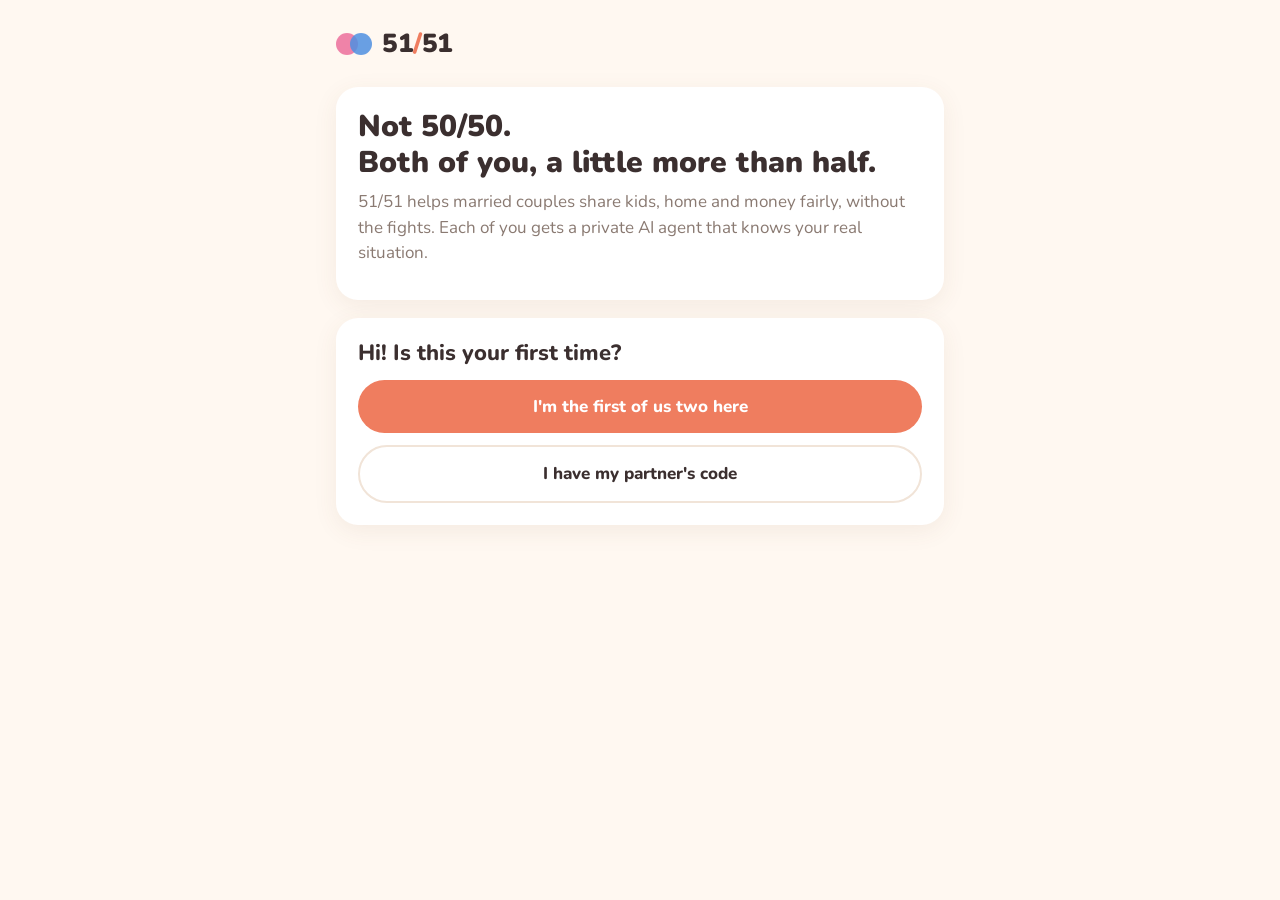
==== static/index.html @ 36be1e3b "Onboard two partners with a private profile and a partner code Co-Authored-By: Claude Opus 5.5 <nore" ====
<!doctype html>
<html lang="en">
<head>
  <meta charset="utf-8">
  <meta name="viewport" content="width=device-width, initial-scale=1">
  <title>51/51</title>
  <link rel="preconnect" href="https://fonts.googleapis.com">
  <link href="https://fonts.googleapis.com/css2?family=Nunito:ital,wght@0,400;0,600;0,800;0,900;1,400&display=swap" rel="stylesheet">
  <link rel="stylesheet" href="/static/style.css">
</head>
<body>
<main>
  <div class="brand">
    <div class="dots"><i></i><i></i></div>
    <div class="logo">51<span>/</span>51</div>
  </div>

  <div class="card">
    <h1>Not 50/50.<br>Both of you, a little more than half.</h1>
    <p class="muted">51/51 helps married couples share kids, home and money fairly, without the fights. Each of you gets a private AI agent that knows your real situation.</p>
  </div>

  <div class="card" id="choose">
    <h2>Hi! Is this your first time?</h2>
    <div class="stack" style="margin-top:14px">
      <a class="btn" href="/onboarding?mode=first">I'm the first of us two here</a>
      <button class="secondary" id="have-code">I have my partner's code</button>
    </div>
  </div>

  <div class="card hidden" id="code-card">
    <h2>Enter your partner's code</h2>
    <p class="muted">Your partner sees it after answering their questions. It looks like <b>MOON-42</b>.</p>
    <form id="code-form">
      <input id="code" autocomplete="off" placeholder="MOON-42" required>
      <div class="row" style="margin-top:14px">
        <button type="submit">Continue</button>
        <button type="button" class="secondary" id="back">Back</button>
      </div>
      <p class="error hidden" id="code-error"></p>
    </form>
  </div>
</main>
<script src="/static/app.js"></script>
<script>
  if (getKey()) location.href = "/home";

  const choose = document.getElementById("choose");
  const codeCard = document.getElementById("code-card");
  const errorBox = document.getElementById("code-error");

  document.getElementById("have-code").onclick = () => {
    choose.classList.add("hidden");
    codeCard.classList.remove("hidden");
    document.getElementById("code").focus();
  };
  document.getElementById("back").onclick = () => {
    codeCard.classList.add("hidden");
    choose.classList.remove("hidden");
  };
  document.getElementById("code-form").onsubmit = async (e) => {
    e.preventDefault();
    errorBox.classList.add("hidden");
    const code = document.getElementById("code").value.trim().toUpperCase();
    try {
      await api("/api/couples/" + encodeURIComponent(code));
      location.href = "/onboarding?mode=join&code=" + encodeURIComponent(code);
    } catch (err) {
      errorBox.textContent = err.message;
      errorBox.classList.remove("hidden");
    }
  };
</script>
</body>
</html>
---- static/style.css ----
/* 51/51 — warm, playful, never technical */
:root {
  --bg: #fff8f1;
  --card: #ffffff;
  --ink: #3b2f2f;
  --soft: #8a7a72;
  --line: #f1e4d8;
  --accent: #ef7d5f;
  --accent-soft: #fde8df;
  --calm: #7c8cd9;
  --pink: #ec6f9b;   --pink-soft: #fde4ee;
  --blue: #4f8fe0;   --blue-soft: #e2eefc;
  --orange: #f0953a; --orange-soft: #fdedda;
  --green: #4fb383;  --green-soft: #def4e8;
  --radius: 22px;
  --shadow: 0 6px 24px rgba(120, 80, 50, 0.08);
}
* { box-sizing: border-box; }
body {
  margin: 0;
  font-family: "Nunito", system-ui, sans-serif;
  background: var(--bg);
  color: var(--ink);
  font-size: 17px;
  line-height: 1.5;
}
main { max-width: 640px; margin: 0 auto; padding: 24px 16px 64px; }
h1, h2, h3 { line-height: 1.2; margin: 0 0 8px; }
h1 { font-size: 30px; font-weight: 900; }
h2 { font-size: 22px; font-weight: 800; }
h3 { font-size: 18px; font-weight: 800; }
p { margin: 0 0 12px; }
.muted { color: var(--soft); }
.small { font-size: 14px; }

/* brand */
.brand { display: flex; align-items: center; gap: 10px; margin-bottom: 24px; }
.brand .logo { font-weight: 900; font-size: 26px; letter-spacing: -0.5px; }
.brand .logo span { color: var(--accent); }
.brand .dots { display: flex; }
.brand .dots i { width: 22px; height: 22px; border-radius: 50%; display: block; opacity: 0.85; }
.brand .dots i:first-child { background: var(--pink); }
.brand .dots i:last-child { background: var(--blue); margin-left: -8px; }
.tagline { color: var(--soft); font-style: italic; }

/* cards */
.card {
  background: var(--card);
  border-radius: var(--radius);
  box-shadow: var(--shadow);
  padding: 22px;
  margin-bottom: 18px;
}
.card.soft { background: var(--accent-soft); box-shadow: none; }

/* buttons */
button, .btn {
  font: inherit;
  font-weight: 800;
  border: 0;
  border-radius: 999px;
  padding: 14px 22px;
  cursor: pointer;
  background: var(--accent);
  color: #fff;
  text-decoration: none;
  display: inline-block;
  text-align: center;
}
button.secondary, .btn.secondary { background: var(--card); color: var(--ink); border: 2px solid var(--line); }
button.calm { background: var(--calm); }
button:disabled { opacity: 0.5; cursor: default; }
.stack { display: flex; flex-direction: column; gap: 12px; }
.row { display: flex; gap: 10px; flex-wrap: wrap; align-items: center; }

/* forms */
label { display: block; font-weight: 800; margin: 14px 0 6px; }
.hint { font-weight: 400; color: var(--soft); font-size: 14px; }
input, textarea, select {
  font: inherit;
  width: 100%;
  padding: 12px 14px;
  border-radius: 14px;
  border: 2px solid var(--line);
  background: #fffdfb;
  color: var(--ink);
}
textarea { min-height: 84px; resize: vertical; }
input:focus, textarea:focus, select:focus { outline: none; border-color: var(--accent); }

.colours { display: flex; gap: 12px; margin-top: 6px; }
.colours button {
  width: 48px; height: 48px; padding: 0; border-radius: 50%;
  border: 4px solid transparent;
}
.colours button.picked { border-color: var(--ink); }
.colours button[disabled] { opacity: 0.2; }
.c-pink { background: var(--pink) !important; }
.c-blue { background: var(--blue) !important; }
.c-orange { background: var(--orange) !important; }
.c-green { background: var(--green) !important; }

.private-note {
  display: flex; gap: 10px; align-items: flex-start;
  background: #f3f0ff; color: #4b3f8f; border-radius: 16px;
  padding: 12px 14px; font-size: 15px; margin-bottom: 8px;
}

.steps { display: flex; gap: 6px; margin-bottom: 16px; }
.steps i { flex: 1; height: 6px; border-radius: 6px; background: var(--line); }
.steps i.on { background: var(--accent); }

.code-box {
  font-size: 34px; font-weight: 900; letter-spacing: 2px;
  background: var(--accent-soft); color: var(--accent);
  border-radius: 18px; padding: 16px; text-align: center; margin: 12px 0;
}
.error { color: #c0392b; font-weight: 700; margin-top: 10px; }
.hidden { display: none !important; }

/* partner chips */
.who { display: inline-flex; align-items: center; gap: 8px; font-weight: 800; }
.who i { width: 14px; height: 14px; border-radius: 50%; display: inline-block; }

/* empty states */
.empty { text-align: center; padding: 18px 8px; color: var(--soft); }
.empty .big { font-size: 34px; display: block; margin-bottom: 6px; }

.topbar { display: flex; justify-content: space-between; align-items: center; margin-bottom: 18px; gap: 10px; }
.linkish { background: none; color: var(--soft); padding: 6px; font-weight: 600; font-size: 14px; text-decoration: underline; }
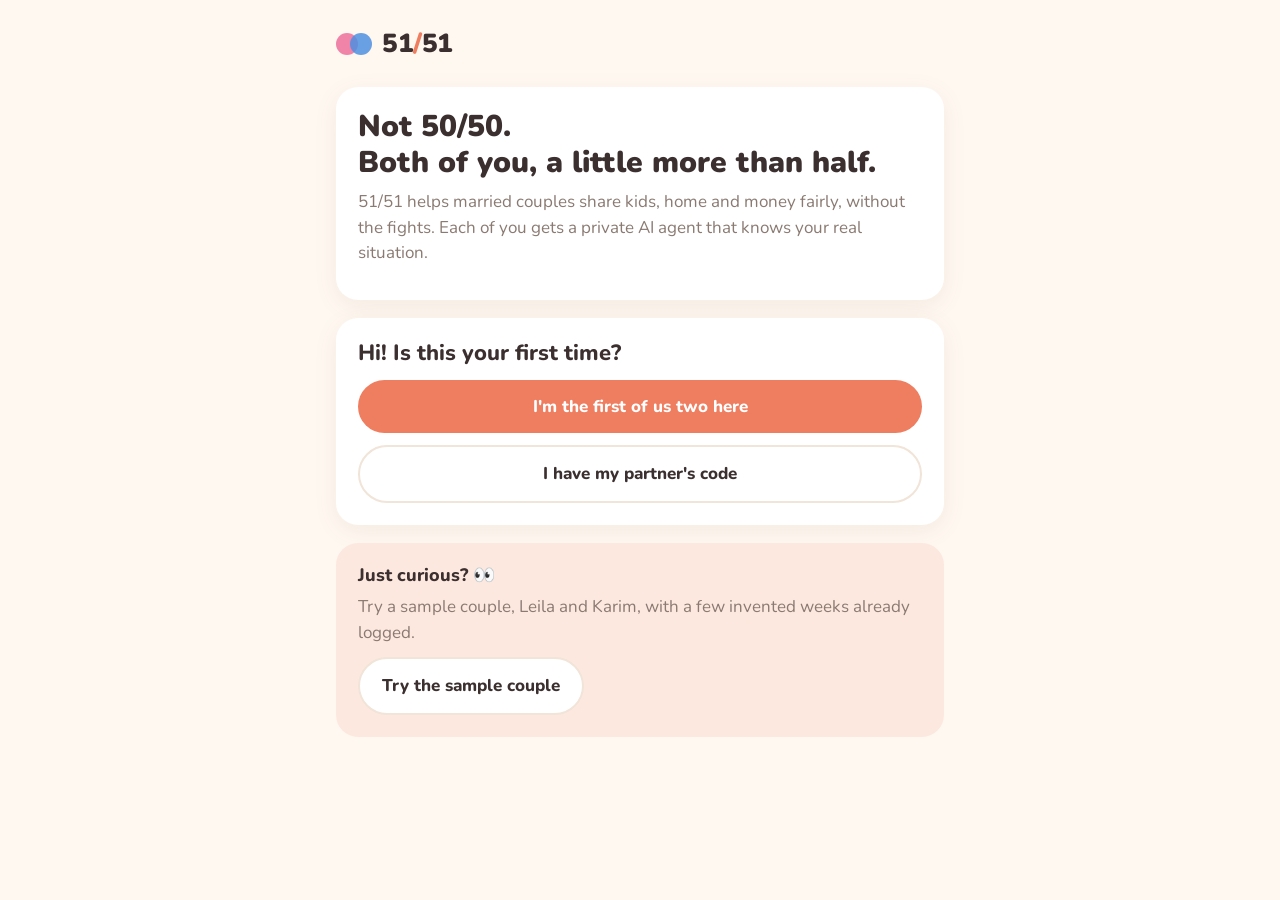
==== commit 1d13ebbe: "Private agents describe the week in words, never numbers Co-Authored-By: Claude Opus 5.5 <noreply@an" ====
--- a/static/index.html
+++ b/static/index.html
@@ -25,6 +25,16 @@
     <div class="stack" style="margin-top:14px">
       <a class="btn" href="/onboarding?mode=first">I'm the first of us two here</a>
       <button class="secondary" id="have-code">I have my partner's code</button>
+    </div>
+  </div>
+
+  <div class="card soft" id="demo-card">
+    <h3>Just curious? 👀</h3>
+    <p class="muted">Try a sample couple, Leila and Karim, with a few invented weeks already logged.</p>
+    <button class="secondary" id="demo">Try the sample couple</button>
+    <div id="demo-links" class="hidden" style="margin-top:12px">
+      <p>Open each partner in a <b>different</b> browser window (one normal, one private):</p>
+      <div class="stack" id="demo-list"></div>
     </div>
   </div>
 
@@ -58,6 +68,24 @@
     codeCard.classList.add("hidden");
     choose.classList.remove("hidden");
   };
+  document.getElementById("demo").onclick = async () => {
+    const btn = document.getElementById("demo");
+    btn.disabled = true;
+    try {
+      const d = await api("/api/demo", { method: "POST" });
+      const list = document.getElementById("demo-list");
+      for (const p of d.partners) {
+        const url = location.origin + p.link;
+        list.append(el("div", { class: "row" },
+          el("a", { class: "btn c-" + p.colour, href: p.link }, "Open as " + p.name),
+          el("button", { class: "secondary small", type: "button",
+            onclick: () => { navigator.clipboard && navigator.clipboard.writeText(url); } }, "Copy link")));
+      }
+      document.getElementById("demo-links").classList.remove("hidden");
+      btn.classList.add("hidden");
+    } catch (ex) { alert(ex.message); btn.disabled = false; }
+  };
+
   document.getElementById("code-form").onsubmit = async (e) => {
     e.preventDefault();
     errorBox.classList.add("hidden");
--- a/static/style.css
+++ b/static/style.css
@@ -128,3 +128,55 @@
 
 .topbar { display: flex; justify-content: space-between; align-items: center; margin-bottom: 18px; gap: 10px; }
 .linkish { background: none; color: var(--soft); padding: 6px; font-weight: 600; font-size: 14px; text-decoration: underline; }
+
+/* Today list */
+.entry {
+  display: flex; gap: 12px; align-items: flex-start;
+  padding: 12px 14px; border-radius: 16px; margin-bottom: 10px;
+  border-left: 6px solid var(--line); background: #fffdfb;
+}
+.entry.c-pink-soft { background: var(--pink-soft); border-left-color: var(--pink); }
+.entry.c-blue-soft { background: var(--blue-soft); border-left-color: var(--blue); }
+.entry.c-orange-soft { background: var(--orange-soft); border-left-color: var(--orange); }
+.entry.c-green-soft { background: var(--green-soft); border-left-color: var(--green); }
+.entry .icon { font-size: 24px; line-height: 1.2; }
+.entry .body { flex: 1; }
+.entry .meta { font-size: 13px; color: var(--soft); }
+.tag { display: inline-block; font-size: 12px; font-weight: 800; padding: 2px 9px; border-radius: 999px; background: #fff; margin-left: 6px; }
+
+/* Add box */
+.add-row { display: flex; gap: 10px; }
+.add-row input { flex: 1; }
+.photo-btn { position: relative; overflow: hidden; }
+.photo-btn input { position: absolute; inset: 0; opacity: 0; cursor: pointer; }
+.toast { background: var(--ink); color: #fff; border-radius: 14px; padding: 10px 14px; margin-top: 10px; font-size: 15px; }
+.badge { display: inline-block; font-size: 12px; font-weight: 800; padding: 3px 10px; border-radius: 999px; background: #f3f0ff; color: #4b3f8f; }
+
+/* conflict button */
+.conflict-btn {
+  display: block; text-align: center; font-weight: 800; text-decoration: none;
+  background: var(--calm); color: #fff; border-radius: 999px; padding: 14px 20px;
+  margin-bottom: 18px; box-shadow: 0 6px 18px rgba(124, 140, 217, 0.35);
+}
+.sample-note { text-align: center; font-size: 13px; font-weight: 700; color: #4b3f8f; background: #f3f0ff; border-radius: 999px; padding: 6px 12px; margin-bottom: 14px; }
+
+/* weekly board */
+.week .headline { font-size: 20px; font-weight: 900; color: var(--accent); margin-bottom: 6px; }
+.area { display: flex; gap: 14px; align-items: flex-start; padding: 14px 0; border-bottom: 2px dashed var(--line); }
+.area:last-of-type { border-bottom: 0; }
+.area-icon { font-size: 30px; line-height: 1; width: 44px; height: 44px; border-radius: 14px; background: var(--accent-soft); display: flex; align-items: center; justify-content: center; flex-shrink: 0; }
+.area-label { font-size: 13px; font-weight: 800; text-transform: uppercase; letter-spacing: 1px; color: var(--soft); }
+.name-pink { color: var(--pink); } .name-blue { color: var(--blue); }
+.name-orange { color: var(--orange); } .name-green { color: var(--green); }
+.message { border-radius: 18px; padding: 16px; margin-top: 14px; font-size: 18px; font-weight: 700; line-height: 1.45; }
+.message.c-pink-soft { background: var(--pink-soft); } .message.c-blue-soft { background: var(--blue-soft); }
+.message.c-orange-soft { background: var(--orange-soft); } .message.c-green-soft { background: var(--green-soft); }
+.fact { border: 3px solid #f6c56b; }
+
+/* conflict page */
+.bubble { border-radius: 18px; padding: 14px 16px; margin-bottom: 10px; }
+.bubble.ask { margin-left: 24px; }
+.bubble.ai { background: #f3f0ff; margin-right: 24px; }
+.bubble .meta { font-size: 13px; color: var(--soft); margin-bottom: 4px; font-weight: 700; }
+.bubble.c-pink-soft { background: var(--pink-soft); } .bubble.c-blue-soft { background: var(--blue-soft); }
+.bubble.c-orange-soft { background: var(--orange-soft); } .bubble.c-green-soft { background: var(--green-soft); }
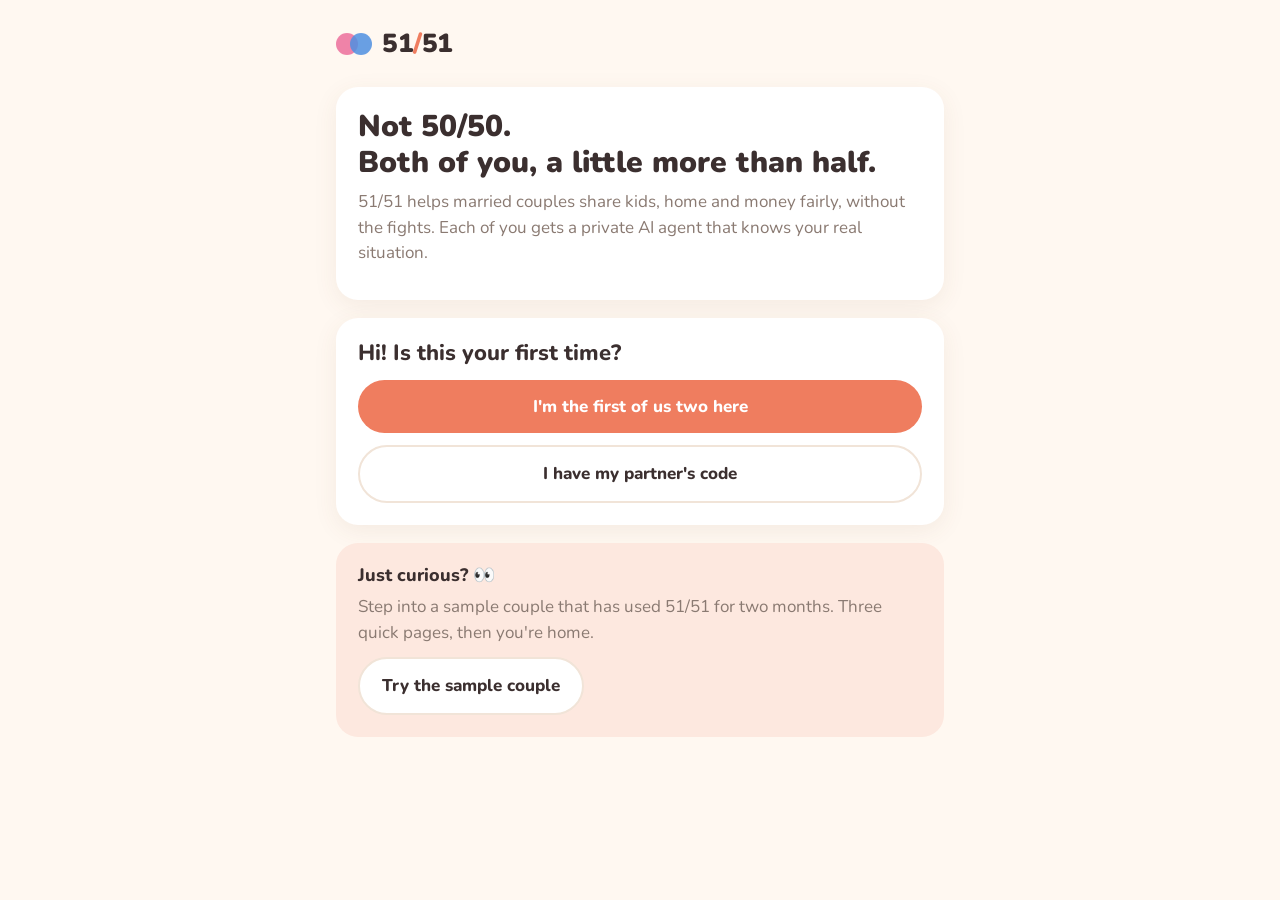
==== commit 4c6c5a83: "Sample couple: choose wife or husband, three quick pages, two months of history Co-Authored-By: Clau" ====
--- a/static/index.html
+++ b/static/index.html
@@ -30,12 +30,8 @@
 
   <div class="card soft" id="demo-card">
     <h3>Just curious? 👀</h3>
-    <p class="muted">Try a sample couple, Leila and Karim, with a few invented weeks already logged.</p>
-    <button class="secondary" id="demo">Try the sample couple</button>
-    <div id="demo-links" class="hidden" style="margin-top:12px">
-      <p>Open each partner in a <b>different</b> browser window (one normal, one private):</p>
-      <div class="stack" id="demo-list"></div>
-    </div>
+    <p class="muted">Step into a sample couple that has used 51/51 for two months. Three quick pages, then you're home.</p>
+    <a class="btn secondary" href="/sample">Try the sample couple</a>
   </div>
 
   <div class="card hidden" id="code-card">
@@ -68,24 +64,6 @@
     codeCard.classList.add("hidden");
     choose.classList.remove("hidden");
   };
-  document.getElementById("demo").onclick = async () => {
-    const btn = document.getElementById("demo");
-    btn.disabled = true;
-    try {
-      const d = await api("/api/demo", { method: "POST" });
-      const list = document.getElementById("demo-list");
-      for (const p of d.partners) {
-        const url = location.origin + p.link;
-        list.append(el("div", { class: "row" },
-          el("a", { class: "btn c-" + p.colour, href: p.link }, "Open as " + p.name),
-          el("button", { class: "secondary small", type: "button",
-            onclick: () => { navigator.clipboard && navigator.clipboard.writeText(url); } }, "Copy link")));
-      }
-      document.getElementById("demo-links").classList.remove("hidden");
-      btn.classList.add("hidden");
-    } catch (ex) { alert(ex.message); btn.disabled = false; }
-  };
-
   document.getElementById("code-form").onsubmit = async (e) => {
     e.preventDefault();
     errorBox.classList.add("hidden");
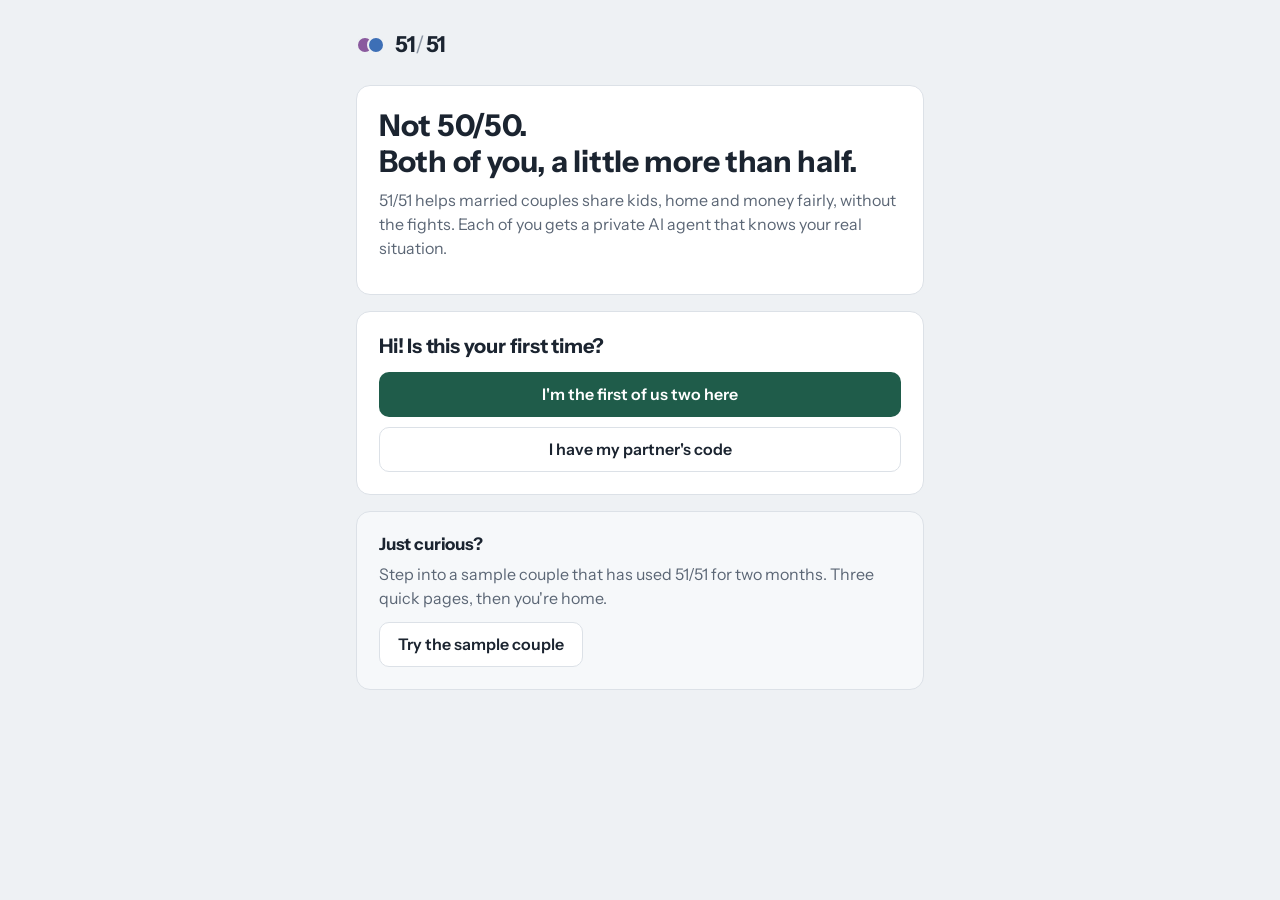
==== commit e8d3472f: "Calmer two-column design, notification bell, American sample couple Co-Authored-By: Claude Opus 5.5 " ====
--- a/static/index.html
+++ b/static/index.html
@@ -5,7 +5,7 @@
   <meta name="viewport" content="width=device-width, initial-scale=1">
   <title>51/51</title>
   <link rel="preconnect" href="https://fonts.googleapis.com">
-  <link href="https://fonts.googleapis.com/css2?family=Nunito:ital,wght@0,400;0,600;0,800;0,900;1,400&display=swap" rel="stylesheet">
+  <link href="https://fonts.googleapis.com/css2?family=Instrument+Sans:wght@400;500;600;700&family=Newsreader:ital,opsz,wght@0,6..72,400;0,6..72,500;1,6..72,400&display=swap" rel="stylesheet">
   <link rel="stylesheet" href="/static/style.css">
 </head>
 <body>
@@ -29,7 +29,7 @@
   </div>
 
   <div class="card soft" id="demo-card">
-    <h3>Just curious? 👀</h3>
+    <h3>Just curious?</h3>
     <p class="muted">Step into a sample couple that has used 51/51 for two months. Three quick pages, then you're home.</p>
     <a class="btn secondary" href="/sample">Try the sample couple</a>
   </div>
--- a/static/style.css
+++ b/static/style.css
@@ -1,182 +1,207 @@
-/* 51/51 — warm, playful, never technical */
+/* 51/51: calm, grown-up, domestic. One family for the interface (Instrument Sans),
+   one serif voice for what the agents say (Newsreader). */
 :root {
-  --bg: #fff8f1;
-  --card: #ffffff;
-  --ink: #3b2f2f;
-  --soft: #8a7a72;
-  --line: #f1e4d8;
-  --accent: #ef7d5f;
-  --accent-soft: #fde8df;
-  --calm: #7c8cd9;
-  --pink: #ec6f9b;   --pink-soft: #fde4ee;
-  --blue: #4f8fe0;   --blue-soft: #e2eefc;
-  --orange: #f0953a; --orange-soft: #fdedda;
-  --green: #4fb383;  --green-soft: #def4e8;
-  --radius: 22px;
-  --shadow: 0 6px 24px rgba(120, 80, 50, 0.08);
+  --bg: #eef1f4;          /* fog */
+  --surface: #ffffff;
+  --ink: #1b2430;         /* navy ink */
+  --soft: #5b6675;
+  --faint: #8a94a2;
+  --line: #dce1e7;
+  --wash: #f6f8fa;
+  --act: #1f5c4a;         /* evergreen: actions */
+  --act-hover: #174a3b;
+  --act-wash: #e4efea;
+  --calm: #33415c;        /* the "talk it out" button */
+  /* partner colours (keys kept for stored data) */
+  --pink: #8a5a9e;   --pink-soft: #f1eaf5;    /* plum */
+  --blue: #3d6fb6;   --blue-soft: #e7eef8;    /* harbor */
+  --orange: #b9802a; --orange-soft: #f7efe1;  /* amber */
+  --green: #4f8a68;  --green-soft: #e6f1ea;   /* sage */
+  --radius: 14px;
+  --sans: "Instrument Sans", system-ui, -apple-system, "Segoe UI", sans-serif;
+  --serif: "Newsreader", Georgia, "Times New Roman", serif;
 }
 * { box-sizing: border-box; }
-body {
-  margin: 0;
-  font-family: "Nunito", system-ui, sans-serif;
-  background: var(--bg);
-  color: var(--ink);
-  font-size: 17px;
-  line-height: 1.5;
-}
-main { max-width: 640px; margin: 0 auto; padding: 24px 16px 64px; }
-h1, h2, h3 { line-height: 1.2; margin: 0 0 8px; }
-h1 { font-size: 30px; font-weight: 900; }
-h2 { font-size: 22px; font-weight: 800; }
-h3 { font-size: 18px; font-weight: 800; }
+html { -webkit-text-size-adjust: 100%; }
+body { margin: 0; font-family: var(--sans); background: var(--bg); color: var(--ink); font-size: 16px; line-height: 1.5; }
+main { max-width: 600px; margin: 0 auto; padding: 28px 16px 64px; }
+main.wide { max-width: 1160px; }
+h1, h2, h3 { line-height: 1.2; margin: 0 0 8px; letter-spacing: -0.01em; }
+h1 { font-size: 30px; font-weight: 700; }
+h2 { font-size: 20px; font-weight: 700; }
+h3 { font-size: 17px; font-weight: 700; }
 p { margin: 0 0 12px; }
 .muted { color: var(--soft); }
 .small { font-size: 14px; }
+a { color: var(--act); }
+:focus-visible { outline: 3px solid #7fb3a2; outline-offset: 2px; }
+@media (prefers-reduced-motion: reduce) { * { animation: none !important; transition: none !important; } }
 
 /* brand */
 .brand { display: flex; align-items: center; gap: 10px; margin-bottom: 24px; }
-.brand .logo { font-weight: 900; font-size: 26px; letter-spacing: -0.5px; }
-.brand .logo span { color: var(--accent); }
+.brand .logo { font-weight: 700; font-size: 22px; letter-spacing: -0.02em; }
+.brand .logo span { color: var(--faint); font-weight: 400; margin: 0 1px; }
 .brand .dots { display: flex; }
-.brand .dots i { width: 22px; height: 22px; border-radius: 50%; display: block; opacity: 0.85; }
+.brand .dots i { width: 18px; height: 18px; border-radius: 50%; display: block; border: 2px solid var(--bg); }
 .brand .dots i:first-child { background: var(--pink); }
-.brand .dots i:last-child { background: var(--blue); margin-left: -8px; }
-.tagline { color: var(--soft); font-style: italic; }
-
-/* cards */
-.card {
-  background: var(--card);
-  border-radius: var(--radius);
-  box-shadow: var(--shadow);
-  padding: 22px;
-  margin-bottom: 18px;
-}
-.card.soft { background: var(--accent-soft); box-shadow: none; }
+.brand .dots i:last-child { background: var(--blue); margin-left: -7px; }
+
+/* surfaces */
+.card { background: var(--surface); border: 1px solid var(--line); border-radius: var(--radius); padding: 22px; margin-bottom: 16px; }
+.card.soft { background: var(--wash); }
 
 /* buttons */
 button, .btn {
-  font: inherit;
-  font-weight: 800;
-  border: 0;
-  border-radius: 999px;
-  padding: 14px 22px;
-  cursor: pointer;
-  background: var(--accent);
-  color: #fff;
-  text-decoration: none;
-  display: inline-block;
-  text-align: center;
-}
-button.secondary, .btn.secondary { background: var(--card); color: var(--ink); border: 2px solid var(--line); }
+  font: inherit; font-weight: 600; border: 1px solid transparent; border-radius: 10px;
+  padding: 11px 18px; cursor: pointer; background: var(--act); color: #fff;
+  text-decoration: none; display: inline-block; text-align: center; line-height: 1.3;
+}
+button:hover, .btn:hover { background: var(--act-hover); }
+button.secondary, .btn.secondary { background: var(--surface); color: var(--ink); border-color: var(--line); }
+button.secondary:hover, .btn.secondary:hover { background: var(--wash); }
 button.calm { background: var(--calm); }
-button:disabled { opacity: 0.5; cursor: default; }
-.stack { display: flex; flex-direction: column; gap: 12px; }
+button:disabled { opacity: 0.55; cursor: default; }
+.stack { display: flex; flex-direction: column; gap: 10px; }
 .row { display: flex; gap: 10px; flex-wrap: wrap; align-items: center; }
 
 /* forms */
-label { display: block; font-weight: 800; margin: 14px 0 6px; }
+label { display: block; font-weight: 600; margin: 16px 0 6px; }
 .hint { font-weight: 400; color: var(--soft); font-size: 14px; }
 input, textarea, select {
-  font: inherit;
-  width: 100%;
-  padding: 12px 14px;
-  border-radius: 14px;
-  border: 2px solid var(--line);
-  background: #fffdfb;
-  color: var(--ink);
+  font: inherit; width: 100%; padding: 11px 13px; border-radius: 10px;
+  border: 1px solid var(--line); background: var(--surface); color: var(--ink);
 }
 textarea { min-height: 84px; resize: vertical; }
-input:focus, textarea:focus, select:focus { outline: none; border-color: var(--accent); }
+input:focus, textarea:focus, select:focus { outline: none; border-color: var(--act); box-shadow: 0 0 0 3px var(--act-wash); }
 
 .colours { display: flex; gap: 12px; margin-top: 6px; }
-.colours button {
-  width: 48px; height: 48px; padding: 0; border-radius: 50%;
-  border: 4px solid transparent;
-}
-.colours button.picked { border-color: var(--ink); }
+.colours button { width: 40px; height: 40px; padding: 0; border-radius: 50%; border: 3px solid var(--surface); box-shadow: 0 0 0 1px var(--line); }
+.colours button.picked { box-shadow: 0 0 0 2px var(--ink); }
 .colours button[disabled] { opacity: 0.2; }
-.c-pink { background: var(--pink) !important; }
-.c-blue { background: var(--blue) !important; }
-.c-orange { background: var(--orange) !important; }
-.c-green { background: var(--green) !important; }
-
-.private-note {
-  display: flex; gap: 10px; align-items: flex-start;
-  background: #f3f0ff; color: #4b3f8f; border-radius: 16px;
-  padding: 12px 14px; font-size: 15px; margin-bottom: 8px;
-}
-
-.steps { display: flex; gap: 6px; margin-bottom: 16px; }
-.steps i { flex: 1; height: 6px; border-radius: 6px; background: var(--line); }
-.steps i.on { background: var(--accent); }
-
-.code-box {
-  font-size: 34px; font-weight: 900; letter-spacing: 2px;
-  background: var(--accent-soft); color: var(--accent);
-  border-radius: 18px; padding: 16px; text-align: center; margin: 12px 0;
-}
-.error { color: #c0392b; font-weight: 700; margin-top: 10px; }
-.hidden { display: none !important; }
-
-/* partner chips */
-.who { display: inline-flex; align-items: center; gap: 8px; font-weight: 800; }
-.who i { width: 14px; height: 14px; border-radius: 50%; display: inline-block; }
-
-/* empty states */
-.empty { text-align: center; padding: 18px 8px; color: var(--soft); }
-.empty .big { font-size: 34px; display: block; margin-bottom: 6px; }
-
-.topbar { display: flex; justify-content: space-between; align-items: center; margin-bottom: 18px; gap: 10px; }
-.linkish { background: none; color: var(--soft); padding: 6px; font-weight: 600; font-size: 14px; text-decoration: underline; }
-
-/* Today list */
-.entry {
-  display: flex; gap: 12px; align-items: flex-start;
-  padding: 12px 14px; border-radius: 16px; margin-bottom: 10px;
-  border-left: 6px solid var(--line); background: #fffdfb;
-}
-.entry.c-pink-soft { background: var(--pink-soft); border-left-color: var(--pink); }
-.entry.c-blue-soft { background: var(--blue-soft); border-left-color: var(--blue); }
-.entry.c-orange-soft { background: var(--orange-soft); border-left-color: var(--orange); }
-.entry.c-green-soft { background: var(--green-soft); border-left-color: var(--green); }
-.entry .icon { font-size: 24px; line-height: 1.2; }
-.entry .body { flex: 1; }
-.entry .meta { font-size: 13px; color: var(--soft); }
-.tag { display: inline-block; font-size: 12px; font-weight: 800; padding: 2px 9px; border-radius: 999px; background: #fff; margin-left: 6px; }
-
-/* Add box */
-.add-row { display: flex; gap: 10px; }
-.add-row input { flex: 1; }
-.photo-btn { position: relative; overflow: hidden; }
-.photo-btn input { position: absolute; inset: 0; opacity: 0; cursor: pointer; }
-.toast { background: var(--ink); color: #fff; border-radius: 14px; padding: 10px 14px; margin-top: 10px; font-size: 15px; }
-.badge { display: inline-block; font-size: 12px; font-weight: 800; padding: 3px 10px; border-radius: 999px; background: #f3f0ff; color: #4b3f8f; }
-
-/* conflict button */
-.conflict-btn {
-  display: block; text-align: center; font-weight: 800; text-decoration: none;
-  background: var(--calm); color: #fff; border-radius: 999px; padding: 14px 20px;
-  margin-bottom: 18px; box-shadow: 0 6px 18px rgba(124, 140, 217, 0.35);
-}
-.sample-note { text-align: center; font-size: 13px; font-weight: 700; color: #4b3f8f; background: #f3f0ff; border-radius: 999px; padding: 6px 12px; margin-bottom: 14px; }
-
-/* weekly board */
-.week .headline { font-size: 20px; font-weight: 900; color: var(--accent); margin-bottom: 6px; }
-.area { display: flex; gap: 14px; align-items: flex-start; padding: 14px 0; border-bottom: 2px dashed var(--line); }
-.area:last-of-type { border-bottom: 0; }
-.area-icon { font-size: 30px; line-height: 1; width: 44px; height: 44px; border-radius: 14px; background: var(--accent-soft); display: flex; align-items: center; justify-content: center; flex-shrink: 0; }
-.area-label { font-size: 13px; font-weight: 800; text-transform: uppercase; letter-spacing: 1px; color: var(--soft); }
+.c-pink { background: var(--pink) !important; } .c-blue { background: var(--blue) !important; }
+.c-orange { background: var(--orange) !important; } .c-green { background: var(--green) !important; }
+.c-pink-soft { background: var(--pink-soft); } .c-blue-soft { background: var(--blue-soft); }
+.c-orange-soft { background: var(--orange-soft); } .c-green-soft { background: var(--green-soft); }
 .name-pink { color: var(--pink); } .name-blue { color: var(--blue); }
 .name-orange { color: var(--orange); } .name-green { color: var(--green); }
-.message { border-radius: 18px; padding: 16px; margin-top: 14px; font-size: 18px; font-weight: 700; line-height: 1.45; }
-.message.c-pink-soft { background: var(--pink-soft); } .message.c-blue-soft { background: var(--blue-soft); }
-.message.c-orange-soft { background: var(--orange-soft); } .message.c-green-soft { background: var(--green-soft); }
-.fact { border: 3px solid #f6c56b; }
-
-/* conflict page */
-.bubble { border-radius: 18px; padding: 14px 16px; margin-bottom: 10px; }
-.bubble.ask { margin-left: 24px; }
-.bubble.ai { background: #f3f0ff; margin-right: 24px; }
-.bubble .meta { font-size: 13px; color: var(--soft); margin-bottom: 4px; font-weight: 700; }
-.bubble.c-pink-soft { background: var(--pink-soft); } .bubble.c-blue-soft { background: var(--blue-soft); }
-.bubble.c-orange-soft { background: var(--orange-soft); } .bubble.c-green-soft { background: var(--green-soft); }
+
+.private-note { display: flex; gap: 10px; align-items: center; background: var(--wash); color: var(--soft);
+  border-radius: 10px; padding: 10px 12px; font-size: 14px; margin-bottom: 4px; }
+.steps { display: flex; gap: 6px; margin-bottom: 16px; }
+.steps i { flex: 1; height: 4px; border-radius: 4px; background: var(--line); }
+.steps i.on { background: var(--act); }
+.code-box { font-size: 30px; font-weight: 700; letter-spacing: 0.08em; background: var(--act-wash); color: var(--act);
+  border-radius: 12px; padding: 14px; text-align: center; margin: 12px 0; }
+.error { color: #b3261e; font-weight: 600; margin-top: 10px; }
+.hidden { display: none !important; }
+.who { display: inline-flex; align-items: center; gap: 7px; font-weight: 600; }
+.who i { width: 10px; height: 10px; border-radius: 50%; display: inline-block; }
+.empty { text-align: center; padding: 22px 8px; color: var(--soft); }
+.topbar { display: flex; justify-content: space-between; align-items: center; margin-bottom: 22px; gap: 12px; flex-wrap: wrap; }
+.linkish { background: none; color: var(--soft); padding: 6px; font-weight: 500; font-size: 14px; text-decoration: underline; border: 0; }
+.linkish:hover { background: none; color: var(--ink); }
+.sample-note { font-size: 13px; color: var(--soft); background: var(--surface); border: 1px dashed var(--line);
+  border-radius: 10px; padding: 7px 12px; margin-bottom: 16px; }
+.badge { font-size: 12px; font-weight: 600; padding: 3px 9px; border-radius: 999px; background: var(--wash); color: var(--soft); border: 1px solid var(--line); }
+.toast { background: var(--ink); color: #fff; border-radius: 10px; padding: 10px 14px; margin-top: 12px; font-size: 15px; }
+.fact { border-color: #e2c27a; background: #fffbf1; }
+
+/* icons */
+.ico { width: 18px; height: 18px; flex-shrink: 0; stroke: currentColor; fill: none; stroke-width: 1.8; stroke-linecap: round; stroke-linejoin: round; }
+
+/* ---------- home ---------- */
+.head-actions { display: flex; align-items: center; gap: 10px; flex-wrap: wrap; }
+.talk-btn { display: inline-flex; align-items: center; gap: 8px; background: var(--calm); color: #fff; text-decoration: none;
+  font-weight: 600; padding: 10px 16px; border-radius: 10px; font-size: 15px; }
+.talk-btn:hover { background: #26324a; }
+.bell { position: relative; width: 42px; height: 42px; padding: 0; border-radius: 10px; background: var(--surface);
+  color: var(--ink); border: 1px solid var(--line); display: inline-flex; align-items: center; justify-content: center; }
+.bell:hover { background: var(--wash); }
+.bell .ico { width: 20px; height: 20px; }
+.bell .dot { position: absolute; top: 8px; right: 9px; width: 9px; height: 9px; border-radius: 50%; background: #d64545; border: 2px solid var(--surface); }
+@keyframes ring { 0%, 100% { transform: rotate(0); } 20% { transform: rotate(14deg); } 40% { transform: rotate(-12deg); } 60% { transform: rotate(8deg); } 80% { transform: rotate(-4deg); } }
+.bell.ringing .ico { animation: ring 0.9s ease 1; transform-origin: 50% 10%; }
+.notif-wrap { position: relative; }
+.notif-panel { position: absolute; right: 0; top: 50px; width: min(380px, calc(100vw - 32px)); z-index: 20;
+  background: var(--surface); border: 1px solid var(--line); border-radius: var(--radius);
+  box-shadow: 0 18px 40px rgba(27, 36, 48, 0.14); padding: 6px; }
+.notif { display: flex; gap: 12px; padding: 12px; }
+.notif + .notif { border-top: 1px solid var(--line); }
+.notif .mark { width: 30px; height: 30px; border-radius: 50%; flex-shrink: 0; display: flex; align-items: center; justify-content: center; color: #fff; }
+.notif .mark .ico { width: 16px; height: 16px; }
+.notif .when { font-size: 13px; color: var(--faint); }
+.notif .text { font-family: var(--serif); font-size: 18px; line-height: 1.4; }
+.notif .text.plain { font-family: var(--sans); font-size: 15px; }
+.notif a { font-size: 14px; }
+
+.layout { display: grid; grid-template-columns: 1fr; gap: 16px; }
+@media (min-width: 960px) {
+  .layout { grid-template-columns: minmax(0, 5fr) minmax(0, 7fr); gap: 24px; align-items: start; }
+}
+.panel-title { display: flex; align-items: baseline; justify-content: space-between; gap: 10px; margin-bottom: 10px; }
+.panel-title h2 { margin: 0; }
+
+/* composer */
+.add-row { display: flex; gap: 8px; }
+.add-row input { flex: 1; min-width: 0; }
+.photo-btn { position: relative; overflow: hidden; display: inline-flex; align-items: center; gap: 8px; }
+.photo-btn input { position: absolute; inset: 0; opacity: 0; cursor: pointer; }
+
+/* day by day */
+.day-label { font-size: 14px; font-weight: 600; color: var(--soft); margin: 18px 0 4px; }
+.day-label:first-child { margin-top: 2px; }
+.entry { display: flex; gap: 12px; align-items: flex-start; padding: 10px 0; border-top: 1px solid var(--line); }
+.day-label + .entry { border-top: 0; }
+.entry .swatch { width: 4px; align-self: stretch; border-radius: 4px; flex-shrink: 0; }
+.entry .body { flex: 1; min-width: 0; }
+.entry .meta { font-size: 13px; color: var(--faint); display: flex; gap: 12px; align-items: center; margin-top: 2px; flex-wrap: wrap; }
+.area-chip { display: inline-flex; align-items: center; gap: 5px; color: var(--soft); }
+.area-chip .ico { width: 14px; height: 14px; }
+
+/* this week: the agents' voice is the one bold thing */
+.week-voice { font-family: var(--serif); font-size: 21px; line-height: 1.4; }
+.headline { font-family: var(--serif); font-style: italic; font-size: 24px; color: var(--soft); margin: 2px 0 6px; }
+.area { display: grid; grid-template-columns: 36px 1fr; gap: 14px; padding: 18px 0; border-top: 1px solid var(--line); }
+.area:first-child { border-top: 0; padding-top: 6px; }
+.area-icon { width: 36px; height: 36px; border-radius: 10px; background: var(--wash); color: var(--soft); display: flex; align-items: center; justify-content: center; }
+.area-label { font-size: 14px; font-weight: 600; color: var(--soft); margin-bottom: 4px; }
+
+@keyframes blink { 0%, 80%, 100% { opacity: 0.2; } 40% { opacity: 1; } }
+.thinking { color: var(--soft); font-family: var(--sans); font-size: 15px; }
+.thinking i { font-style: normal; animation: blink 1.2s infinite; }
+.thinking i:nth-child(2) { animation-delay: 0.2s; } .thinking i:nth-child(3) { animation-delay: 0.4s; }
+@keyframes shimmer { from { background-position: -200px 0; } to { background-position: 200px 0; } }
+.skeleton i { display: block; height: 12px; border-radius: 6px; margin: 9px 0;
+  background: linear-gradient(90deg, var(--line) 0, var(--wash) 60px, var(--line) 120px); background-size: 400px 100%;
+  animation: shimmer 1.2s linear infinite; }
+.skeleton i:last-child { width: 55%; }
+
+/* seesaw: tips toward whoever carried more, no numbers */
+.seesaw { display: grid; grid-template-columns: 74px 1fr 74px; align-items: end; gap: 10px; margin-top: 12px; font-size: 13px; font-weight: 600; }
+.seesaw .end { overflow: hidden; text-overflow: ellipsis; white-space: nowrap; }
+.seesaw .end:last-child { text-align: right; }
+.plank-wrap { position: relative; height: 26px; }
+.plank-wrap::after { content: ""; position: absolute; left: 50%; bottom: 0; transform: translateX(-50%);
+  border-left: 8px solid transparent; border-right: 8px solid transparent; border-bottom: 12px solid var(--line); }
+.plank { position: absolute; left: 0; right: 0; top: 8px; height: 4px; border-radius: 4px; background: #c9d1db;
+  transform: rotate(0deg); transition: transform 1.6s cubic-bezier(.3, 1.5, .5, 1); }
+.plank .seat { position: absolute; top: -7px; width: 16px; height: 16px; border-radius: 50%; border: 2px solid var(--surface); }
+.plank .seat:first-child { left: -2px; } .plank .seat:last-child { right: -2px; }
+
+/* your story */
+.timeline { position: relative; padding-left: 22px; margin-top: 8px; }
+.timeline::before { content: ""; position: absolute; left: 5px; top: 8px; bottom: 8px; width: 2px; background: var(--line); }
+.story-item { position: relative; padding: 0 0 18px; }
+.story-item:last-child { padding-bottom: 0; }
+.story-dot { position: absolute; left: -22px; top: 5px; width: 12px; height: 12px; border-radius: 50%; border: 2px solid var(--surface); box-shadow: 0 0 0 1px var(--line); background: var(--faint); }
+.story-head { display: flex; gap: 10px; align-items: baseline; flex-wrap: wrap; }
+.story-head b { font-weight: 600; }
+.story-lean { font-size: 13px; color: var(--soft); }
+.story-text { font-family: var(--serif); font-size: 17px; line-height: 1.45; margin-top: 2px; }
+
+/* conflict talks */
+.bubble { border-radius: 12px; padding: 12px 14px; margin-bottom: 8px; }
+.bubble.ask { margin-left: 28px; }
+.bubble.ai { background: var(--wash); border: 1px solid var(--line); margin-right: 28px; font-family: var(--serif); font-size: 17px; line-height: 1.45; }
+.bubble .meta { font-family: var(--sans); font-size: 13px; color: var(--faint); margin-bottom: 4px; font-weight: 500; }
+.talk + .talk { margin-top: 14px; padding-top: 14px; border-top: 1px solid var(--line); }
